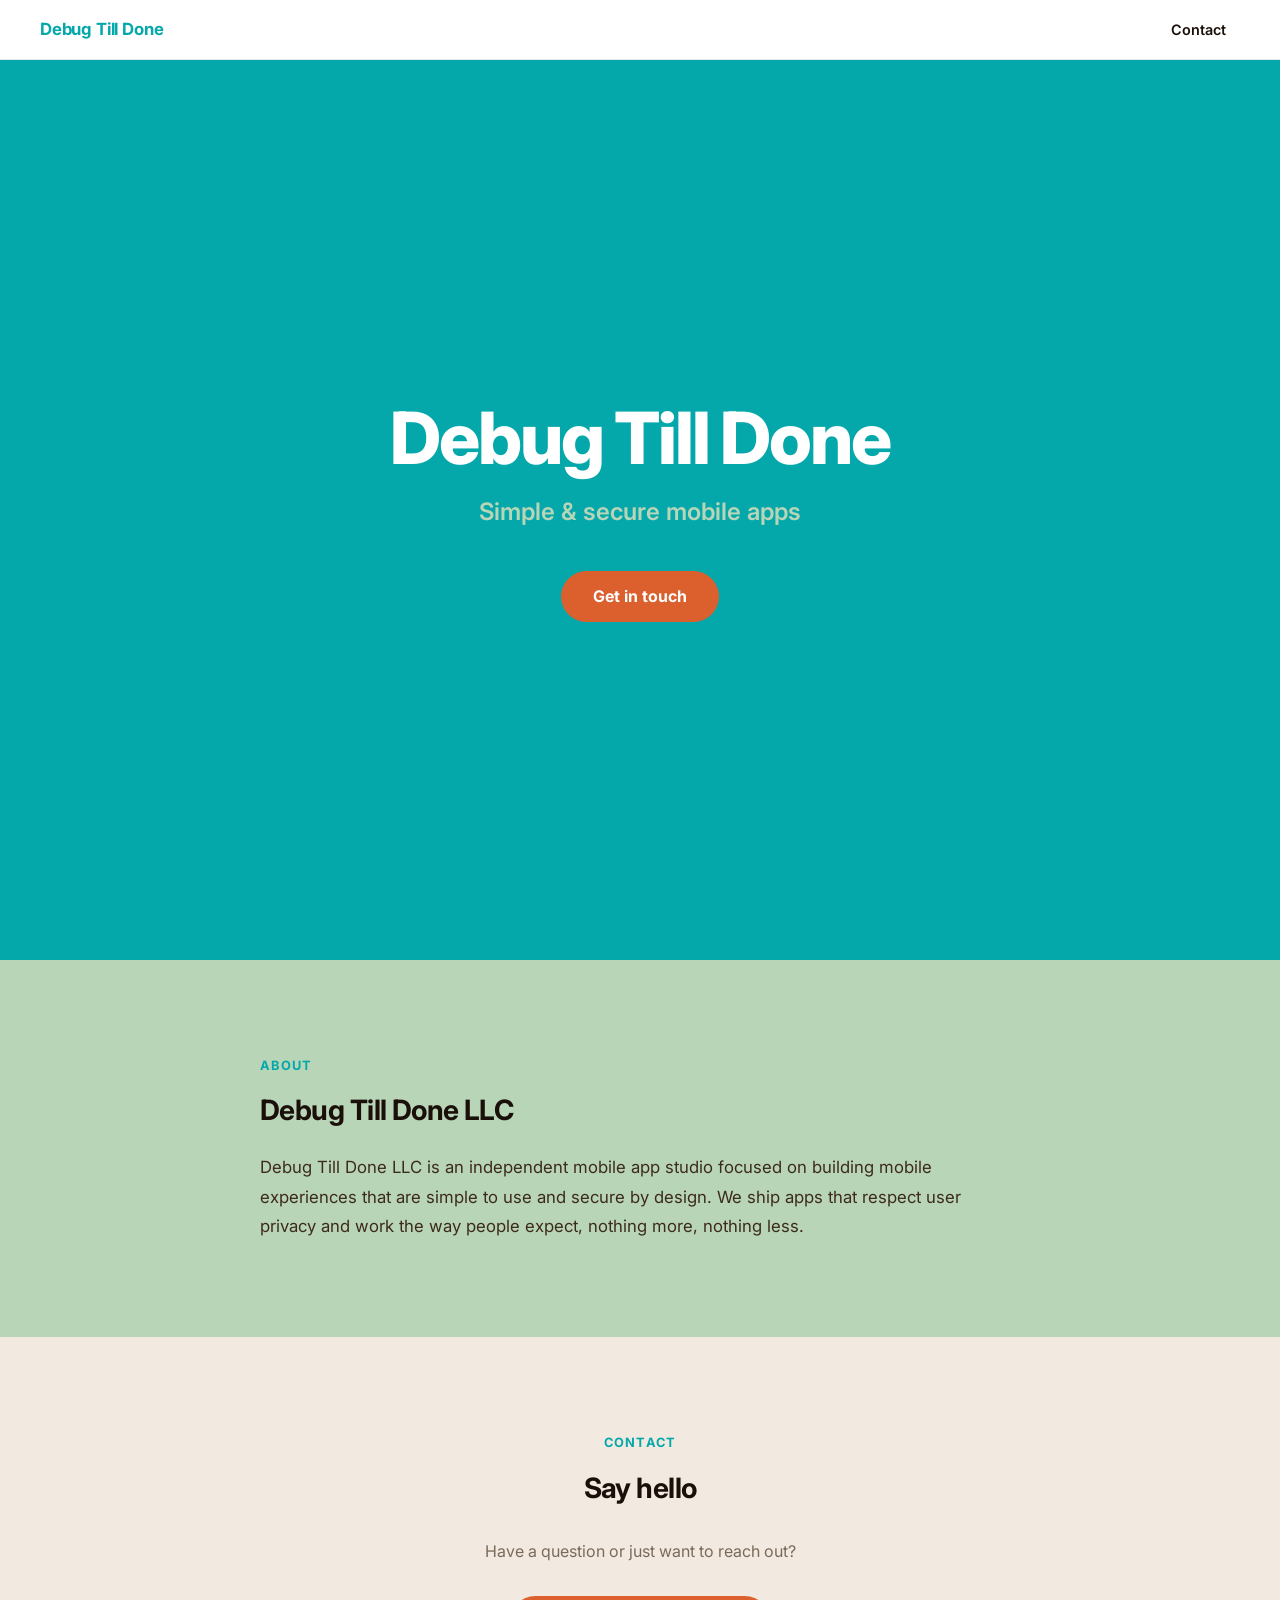
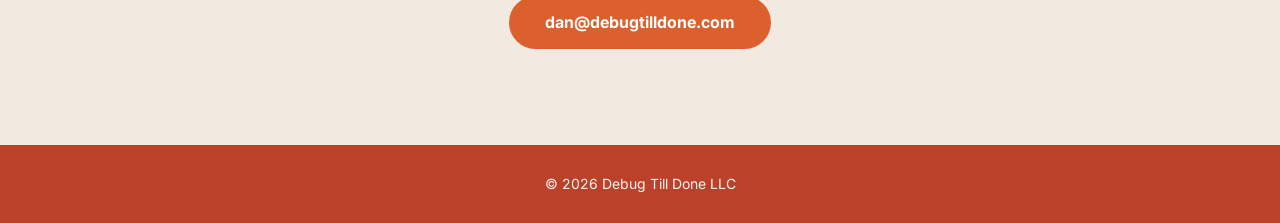
==== index.html @ f6e2cc39 "Init Basic static site." ====
<!doctype html>
<html lang="en">
    <head>
        <meta charset="UTF-8" />
        <meta name="viewport" content="width=device-width, initial-scale=1.0" />
        <meta
            name="description"
            content="Debug Till Done LLC — independent iOS app studio building simple, secure mobile apps." />
        <title>Debug Till Done</title>
        <link rel="preconnect" href="https://fonts.googleapis.com" />
        <link rel="preconnect" href="https://fonts.gstatic.com" crossorigin />
        <link
            href="https://fonts.googleapis.com/css2?family=Inter:wght@400;600;700;800&display=swap"
            rel="stylesheet" />
        <link rel="stylesheet" href="style.css" />
    </head>
    <body>
        <nav>
            <a class="nav-brand" href="#hero">Debug Till Done</a>
            <a class="nav-link" href="#contact">Contact</a>
        </nav>

        <main>
            <section id="hero">
                <h1 class="hero-headline">Debug Till Done</h1>
                <p class="hero-tagline">Simple &amp; secure mobile apps</p>
                <a class="hero-cta" href="#contact">Get in touch</a>
            </section>

            <section id="about">
                <div class="section-inner">
                    <p class="section-label">About</p>
                    <h2 class="section-heading">Debug Till Done LLC</h2>
                    <p class="section-body">
                        Debug Till Done LLC is an independent mobile app studio focused on building mobile experiences
                        that are simple to use and secure by design. We ship apps that respect user privacy and work the
                        way people expect, nothing more, nothing less.
                    </p>
                </div>
            </section>

            <section id="contact">
                <div class="section-inner">
                    <p class="section-label">Contact</p>
                    <h2 class="section-heading">Say hello</h2>
                    <p class="contact-note">Have a question or just want to reach out?</p>
                    <a class="contact-btn" href="mailto:dan@debugtilldone.com">dan@debugtilldone.com</a>
                </div>
            </section>
        </main>

        <footer>
            <p>&copy; 2026 Debug Till Done LLC</p>
        </footer>
    </body>
</html>
---- style.css ----
:root {
  --accent: #05A8AA;
  --accent-dark: #037A7C;
  --accent-light: #B8D5B8;
  --cta: #DC602E;
  --cta-dark: #BC412B;
  --bg: #FAF6F2;
  --bg-warm: #F2E9E1;
  --text: #1A1009;
  --muted: #7A6A5A;
  --footer-bg: #BC412B;
  --footer-text: #FAF6F2;
}

*, *::before, *::after {
  box-sizing: border-box;
  margin: 0;
  padding: 0;
}

html {
  scroll-behavior: smooth;
}

body {
  font-family: 'Inter', system-ui, -apple-system, sans-serif;
  font-size: 1rem;
  line-height: 1.6;
  color: var(--text);
  background: var(--bg);
}

/* ── Navigation ── */

nav {
  position: sticky;
  top: 0;
  z-index: 10;
  background: #fff;
  border-bottom: 1px solid #E5E7EB;
  padding: 0 1.25rem;
  height: 60px;
  display: flex;
  align-items: center;
  justify-content: space-between;
}

.nav-brand {
  font-weight: 700;
  font-size: 1.05rem;
  color: var(--accent);
  text-decoration: none;
  letter-spacing: -0.01em;
}

.nav-link {
  font-weight: 600;
  font-size: 0.9rem;
  color: var(--text);
  text-decoration: none;
  padding: 0.4rem 0.9rem;
  border-radius: 6px;
  transition: background 0.15s, color 0.15s;
}

.nav-link:hover {
  background: var(--bg);
  color: var(--accent);
}

/* ── Hero ── */

#hero {
  min-height: 100svh;
  min-height: 100vh;
  background: var(--accent);
  display: flex;
  flex-direction: column;
  align-items: center;
  justify-content: center;
  text-align: center;
  padding: 4rem 1.5rem;
}

.hero-headline {
  font-size: clamp(2.5rem, 6vw, 4.5rem);
  font-weight: 800;
  color: #fff;
  line-height: 1.1;
  letter-spacing: -0.03em;
}

.hero-tagline {
  font-size: clamp(1.1rem, 2.5vw, 1.5rem);
  font-weight: 600;
  color: var(--accent-light);
  margin-top: 1rem;
}

.hero-cta {
  display: inline-block;
  margin-top: 2.5rem;
  padding: 0.8rem 2rem;
  background: var(--cta);
  color: #fff;
  font-weight: 700;
  font-size: 1rem;
  border-radius: 9999px;
  text-decoration: none;
  transition: background 0.15s, transform 0.1s;
}

.hero-cta:hover {
  background: var(--cta-dark);
  transform: translateY(-1px);
}

/* ── About ── */

#about {
  background: var(--accent-light);
  padding: 5rem 1.5rem;
}

.section-inner {
  max-width: 760px;
  margin: 0 auto;
}

.section-label {
  font-size: 0.8rem;
  font-weight: 700;
  letter-spacing: 0.1em;
  text-transform: uppercase;
  color: var(--accent);
  margin-bottom: 0.75rem;
}

.section-heading {
  font-size: 1.75rem;
  font-weight: 700;
  letter-spacing: -0.02em;
  margin-bottom: 1.25rem;
}

.section-body {
  font-size: 1.05rem;
  line-height: 1.75;
  color: #3D2B1A;
}

/* ── Contact ── */

#contact {
  background: var(--bg-warm);
  padding: 5rem 1.5rem;
  text-align: center;
}

#contact .section-inner {
  display: flex;
  flex-direction: column;
  align-items: center;
}

.contact-note {
  font-size: 1rem;
  color: var(--muted);
  margin-top: 0.5rem;
  margin-bottom: 2rem;
}

.contact-btn {
  display: inline-block;
  padding: 0.85rem 2.25rem;
  background: var(--cta);
  color: #fff;
  font-weight: 700;
  font-size: 1rem;
  border-radius: 9999px;
  text-decoration: none;
  transition: background 0.15s, transform 0.1s;
}

.contact-btn:hover {
  background: var(--cta-dark);
  transform: translateY(-1px);
}

/* ── Footer ── */

footer {
  background: var(--footer-bg);
  color: var(--footer-text);
  text-align: center;
  padding: 1.75rem 1.5rem;
  font-size: 0.875rem;
}

/* ── Breakpoints ── */

@media (min-width: 768px) {
  nav {
    padding: 0 2rem;
  }

  #about,
  #contact {
    padding: 6rem 2rem;
  }
}

@media (min-width: 1024px) {
  nav {
    max-width: 1100px;
    margin: 0 auto;
    /* re-expand to full width inside sticky container */
  }

  nav {
    padding: 0 2.5rem;
    max-width: none;
  }
}
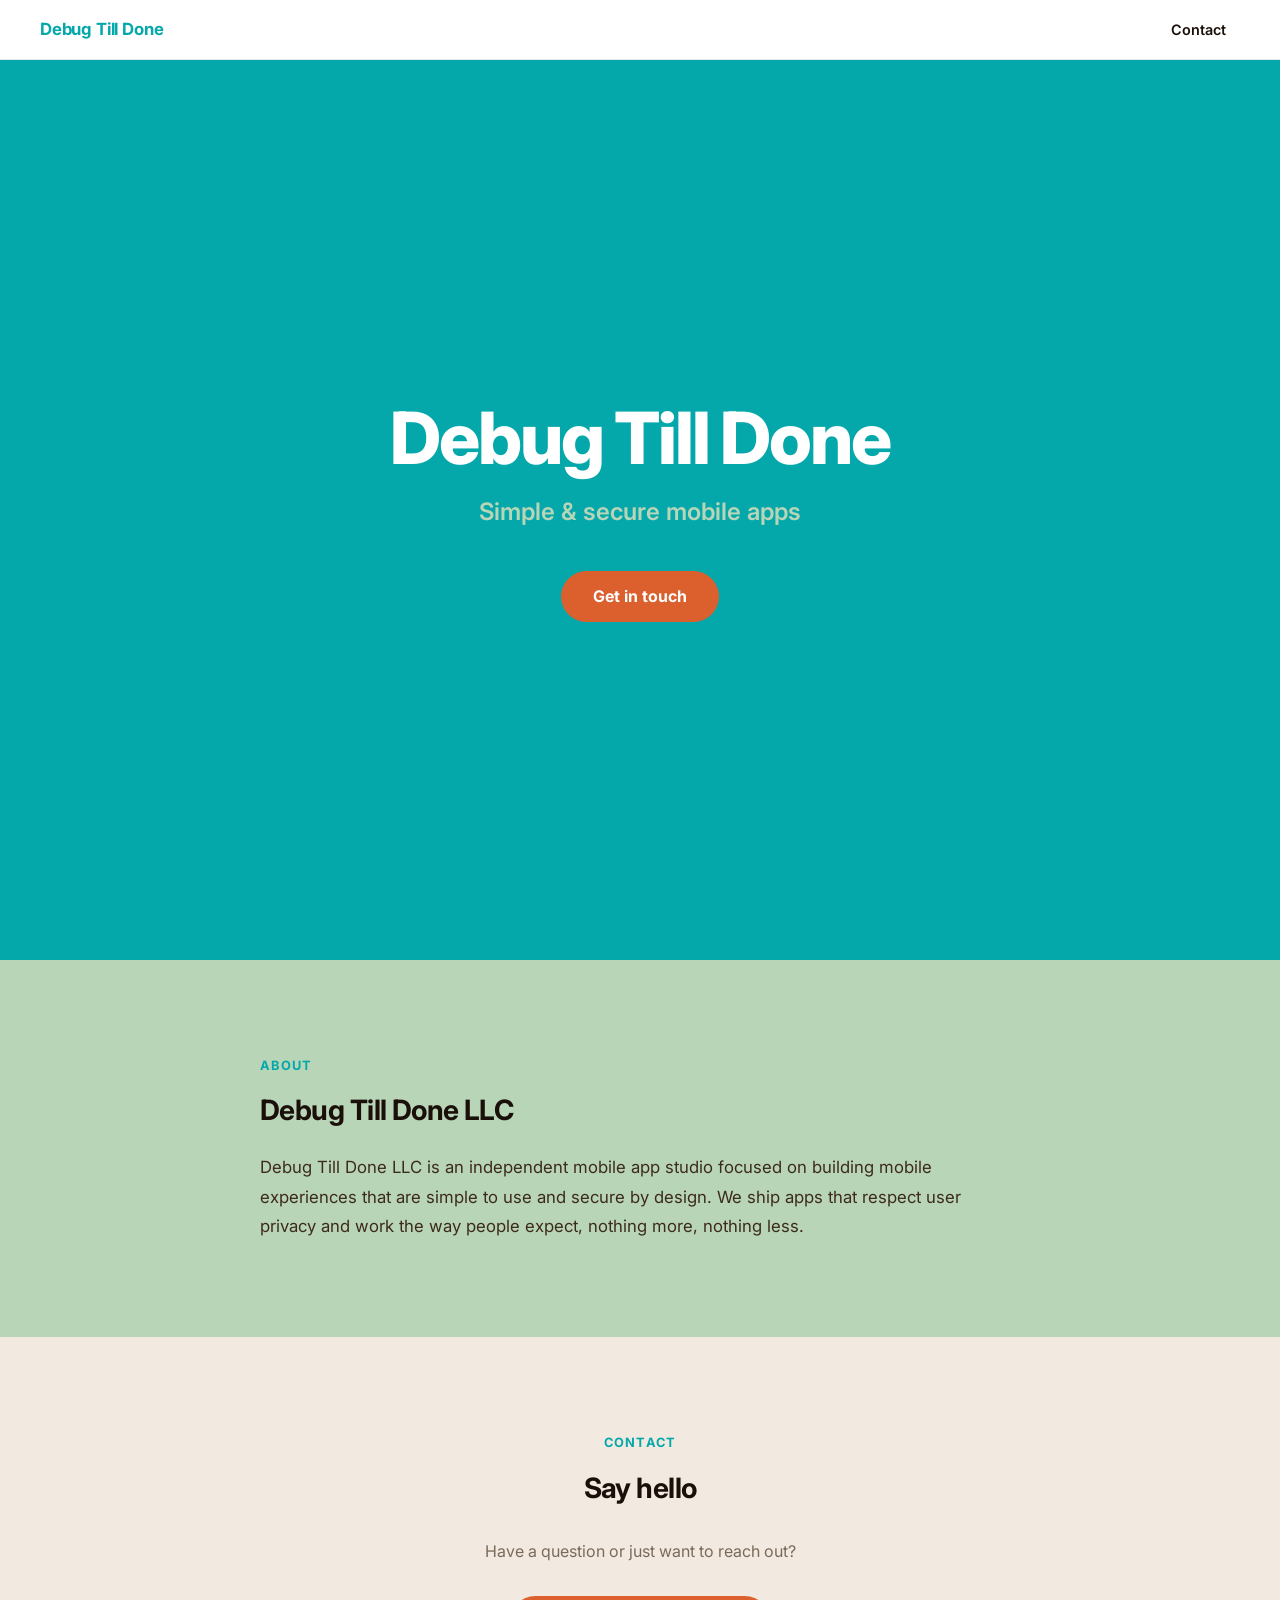
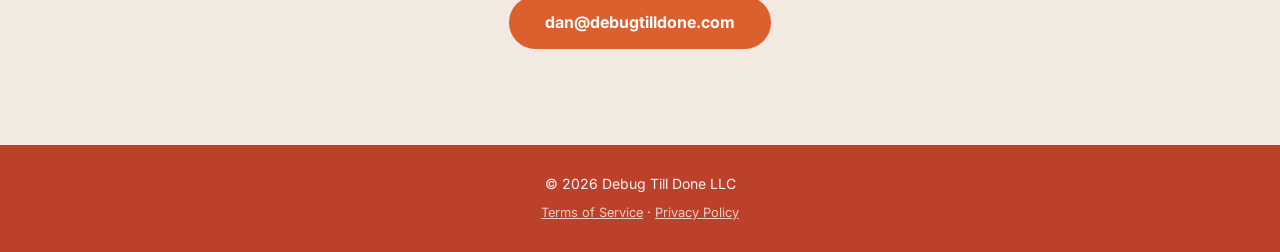
==== commit a16d998b: "Add ToS and Privacy Policy pages for iOS apps Adds tos.html and privacy.html covering FitnUS Goals, " ====
--- a/index.html
+++ b/index.html
@@ -51,6 +51,7 @@
 
         <footer>
             <p>&copy; 2026 Debug Till Done LLC</p>
+            <p class="footer-legal"><a href="/tos.html">Terms of Service</a> &middot; <a href="/privacy.html">Privacy Policy</a></p>
         </footer>
     </body>
 </html>
--- a/style.css
+++ b/style.css
@@ -197,6 +197,102 @@
   font-size: 0.875rem;
 }
 
+/* ── Legal pages ── */
+
+.legal-page {
+  max-width: 760px;
+  margin: 0 auto;
+  padding: 5rem 1.5rem 6rem;
+}
+
+.legal-page h1 {
+  font-size: clamp(1.75rem, 4vw, 2.5rem);
+  font-weight: 800;
+  letter-spacing: -0.03em;
+  margin-bottom: 0.5rem;
+  color: var(--accent);
+}
+
+.legal-meta {
+  font-size: 0.9rem;
+  color: var(--muted);
+  margin-bottom: 1.75rem;
+}
+
+.legal-page h2 {
+  font-size: 1.2rem;
+  font-weight: 700;
+  letter-spacing: -0.01em;
+  margin-top: 2.5rem;
+  margin-bottom: 0.75rem;
+}
+
+.legal-page h3 {
+  font-size: 1.05rem;
+  font-weight: 700;
+  margin-top: 1.75rem;
+  margin-bottom: 0.5rem;
+  color: var(--accent-dark);
+}
+
+.legal-page h4 {
+  font-size: 0.95rem;
+  font-weight: 700;
+  margin-top: 1.25rem;
+  margin-bottom: 0.4rem;
+}
+
+.legal-page p,
+.legal-page li {
+  font-size: 1rem;
+  line-height: 1.75;
+  color: #3D2B1A;
+}
+
+.legal-page p {
+  margin-bottom: 1rem;
+}
+
+.legal-page ul {
+  margin: 0.5rem 0 1rem 1.5rem;
+}
+
+.legal-page li {
+  margin-bottom: 0.35rem;
+}
+
+.legal-page a {
+  color: var(--accent);
+  text-decoration: underline;
+}
+
+.legal-page a:hover {
+  color: var(--accent-dark);
+}
+
+.legal-page hr {
+  border: none;
+  border-top: 1px solid #E5E7EB;
+  margin: 2rem 0;
+}
+
+/* ── Footer links ── */
+
+.footer-legal {
+  margin-top: 0.5rem;
+  font-size: 0.8rem;
+}
+
+footer a {
+  color: var(--footer-text);
+  opacity: 0.8;
+  text-decoration: underline;
+}
+
+footer a:hover {
+  opacity: 1;
+}
+
 /* ── Breakpoints ── */
 
 @media (min-width: 768px) {
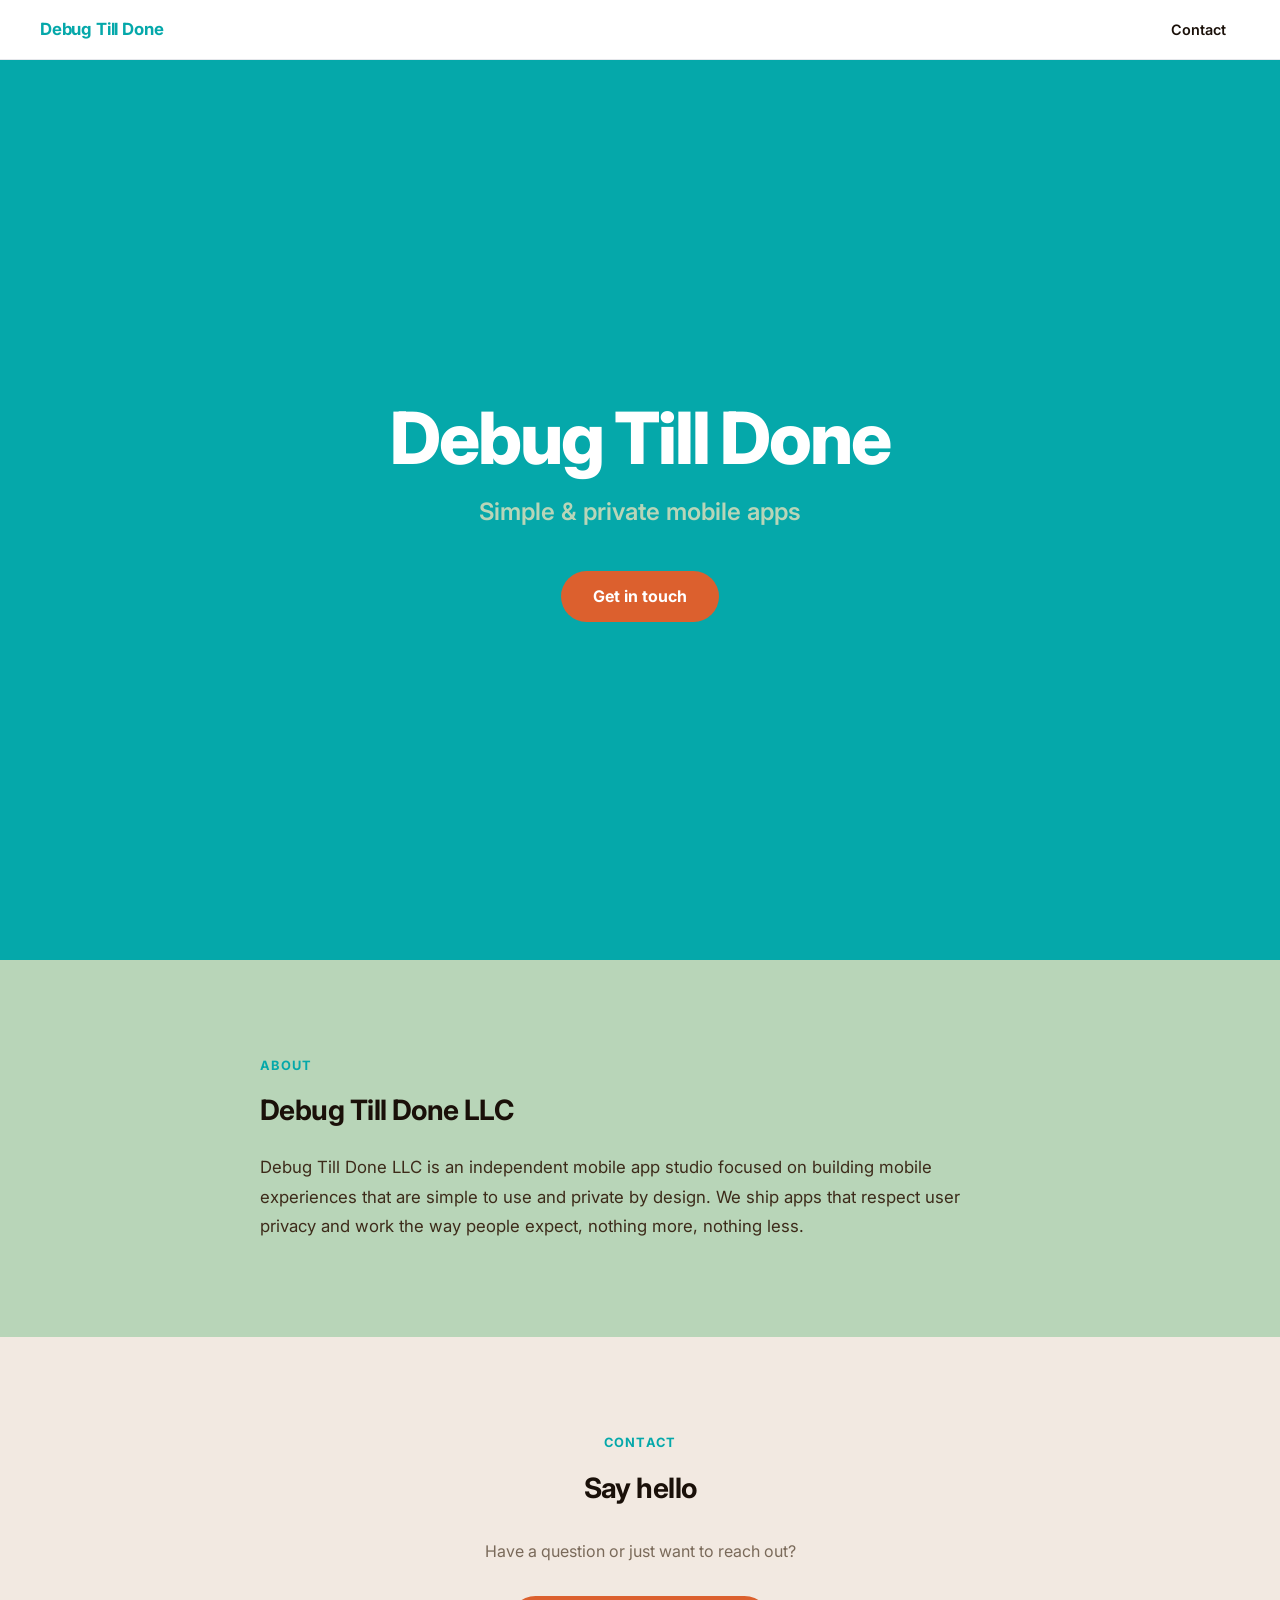
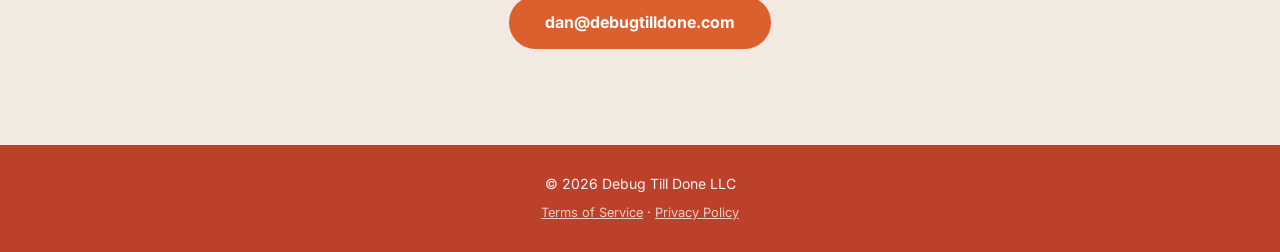
==== commit 8eba768d: "Update wording" ====
--- a/index.html
+++ b/index.html
@@ -5,7 +5,7 @@
         <meta name="viewport" content="width=device-width, initial-scale=1.0" />
         <meta
             name="description"
-            content="Debug Till Done LLC — independent iOS app studio building simple, secure mobile apps." />
+            content="Debug Till Done LLC — independent iOS app studio building simple, private mobile apps." />
         <title>Debug Till Done</title>
         <link rel="preconnect" href="https://fonts.googleapis.com" />
         <link rel="preconnect" href="https://fonts.gstatic.com" crossorigin />
@@ -23,7 +23,7 @@
         <main>
             <section id="hero">
                 <h1 class="hero-headline">Debug Till Done</h1>
-                <p class="hero-tagline">Simple &amp; secure mobile apps</p>
+                <p class="hero-tagline">Simple &amp; private mobile apps</p>
                 <a class="hero-cta" href="#contact">Get in touch</a>
             </section>
 
@@ -33,8 +33,8 @@
                     <h2 class="section-heading">Debug Till Done LLC</h2>
                     <p class="section-body">
                         Debug Till Done LLC is an independent mobile app studio focused on building mobile experiences
-                        that are simple to use and secure by design. We ship apps that respect user privacy and work the
-                        way people expect, nothing more, nothing less.
+                        that are simple to use and private by design. We ship apps that respect user privacy and work
+                        the way people expect, nothing more, nothing less.
                     </p>
                 </div>
             </section>
@@ -51,7 +51,9 @@
 
         <footer>
             <p>&copy; 2026 Debug Till Done LLC</p>
-            <p class="footer-legal"><a href="/tos.html">Terms of Service</a> &middot; <a href="/privacy.html">Privacy Policy</a></p>
+            <p class="footer-legal">
+                <a href="/tos.html">Terms of Service</a> &middot; <a href="/privacy.html">Privacy Policy</a>
+            </p>
         </footer>
     </body>
 </html>
